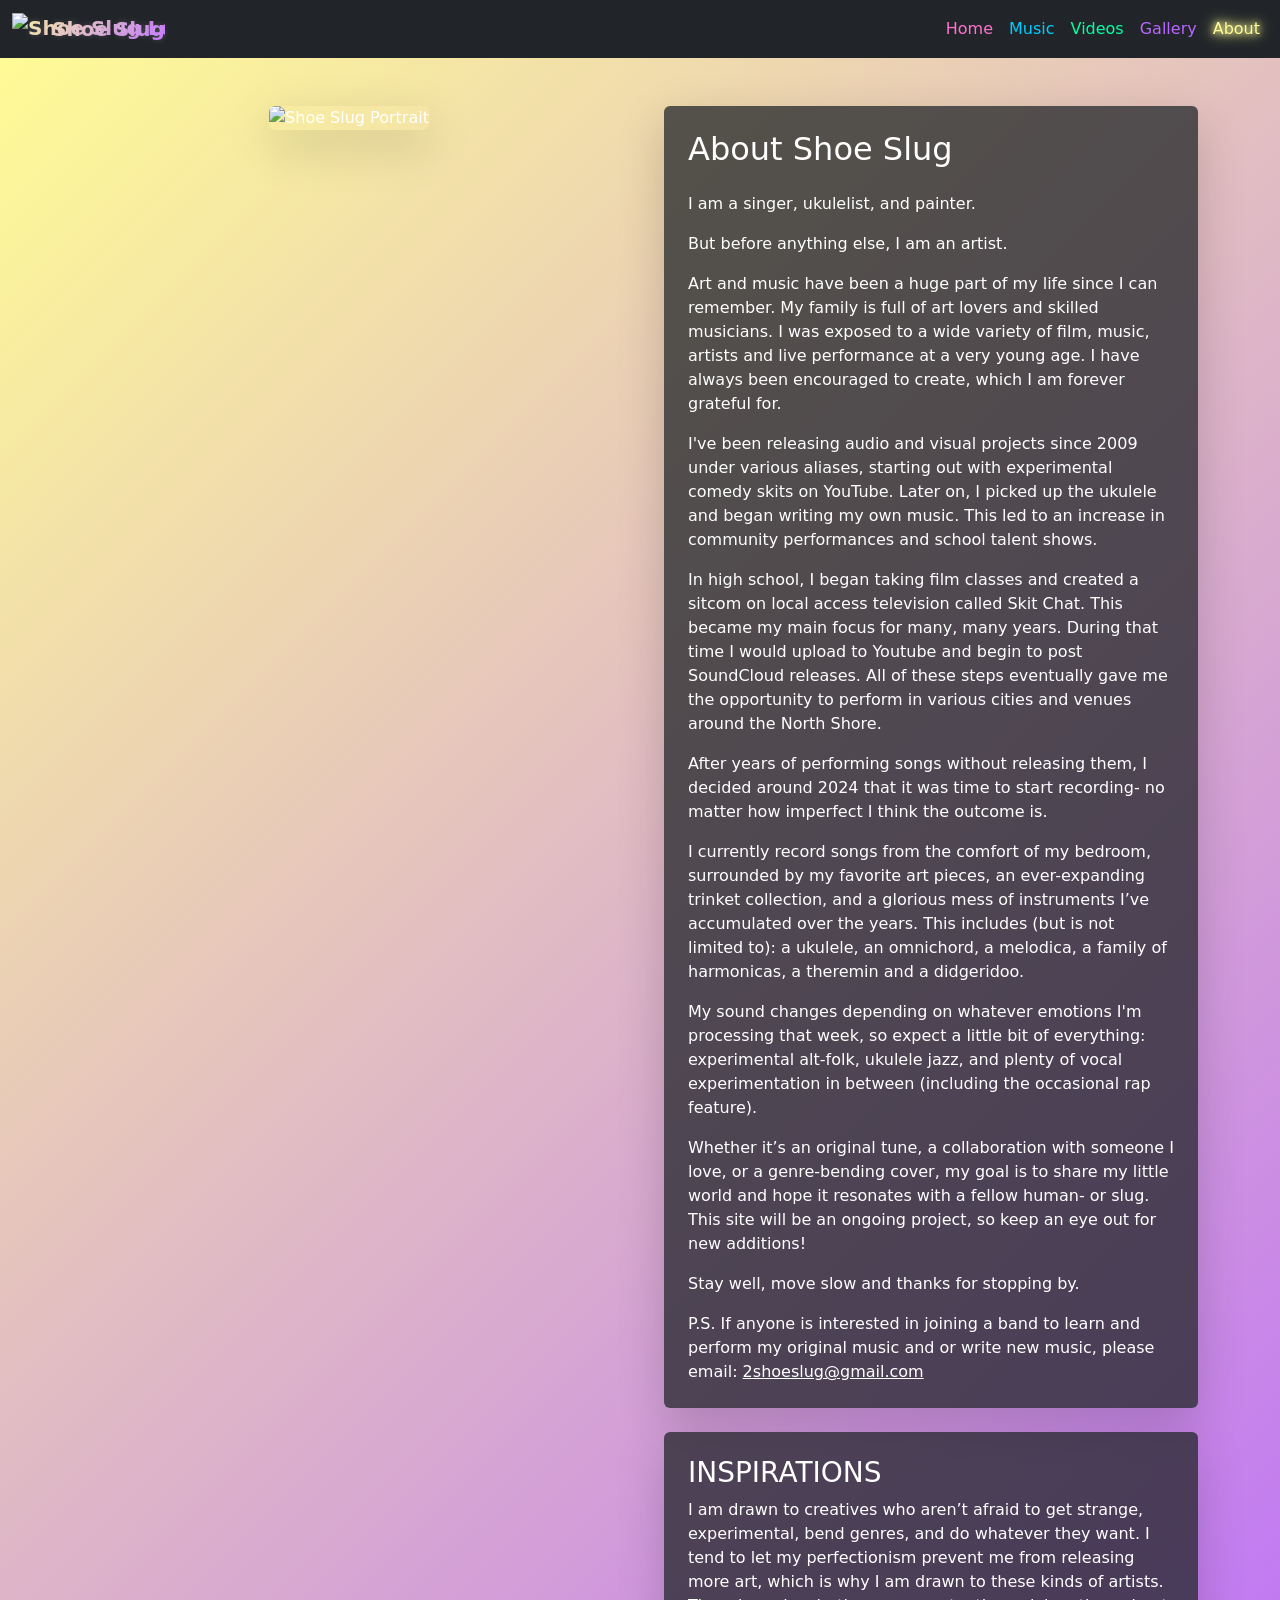
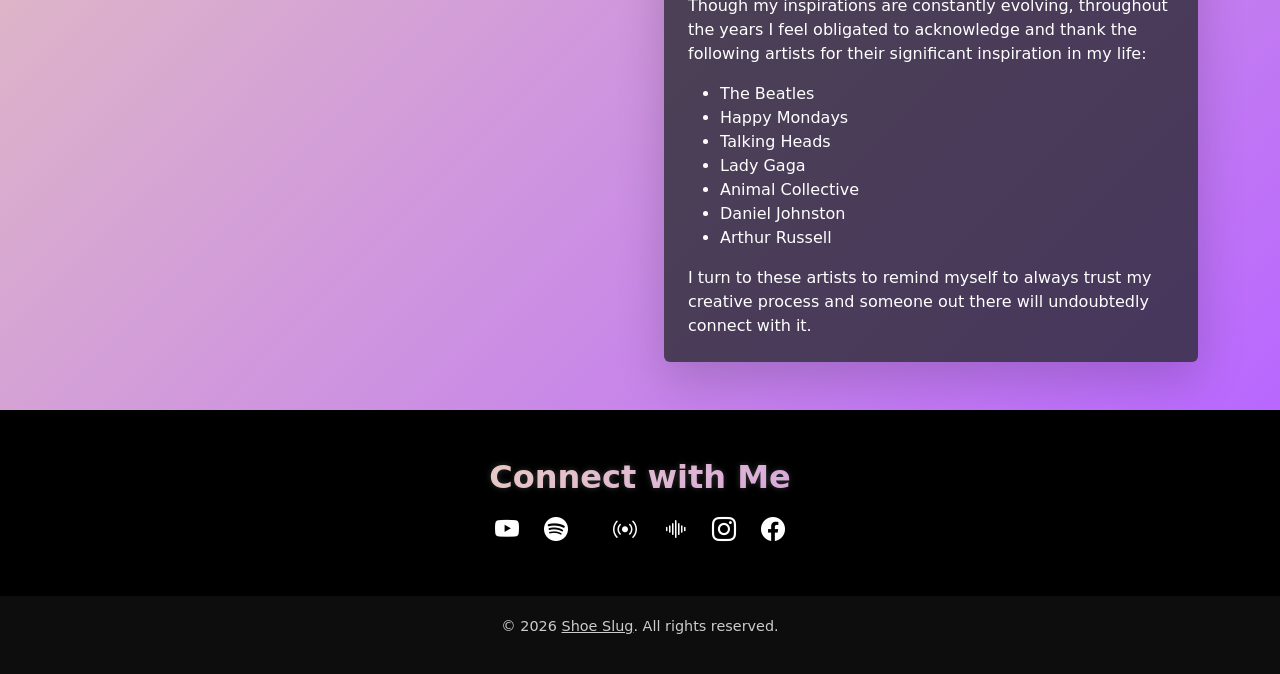
==== about/index.html @ 1956bf2b "Update index.html" ====
<!DOCTYPE html>
<html lang="en">
<head>
  <meta charset="UTF-8" />
  <meta name="viewport" content="width=device-width, initial-scale=1" />
  <title>About Shoe Slug – The Artist</title>
  <meta name="description" content="Learn about Shoe Slug – the vision, the noise, the vibes. From vaporwave beginnings to surreal evolution." />
  <meta name="keywords" content="Shoe Slug bio, SlugLuv, Carissa Angelo, artist bio, vaporwave origin, musician story" />
  <meta name="robots" content="index, follow" />
  <link rel="canonical" href="https://shoeslug.com/about/" />

  <meta property="og:title" content="About Shoe Slug – The Artist" />
  <meta property="og:description" content="A slug with a vision. Discover the soul behind the sounds and colors." />
  <meta property="og:image" content="https://shoeslug.com/og-image.jpg" />
  <meta property="og:url" content="https://shoeslug.com/about/" />
  <meta property="og:type" content="profile" />

  <meta name="twitter:card" content="summary_large_image" />
  <meta name="twitter:title" content="About Shoe Slug – The Artist" />
  <meta name="twitter:description" content="Who is Shoe Slug? A creative force born from chaos and beauty." />
  <meta name="twitter:image" content="https://shoeslug.com/og-image.jpg" />

  <link rel="icon" type="image/png" href="https://shoeslug.com/favicon-96x96.png" sizes="96x96" />
  <link rel="icon" type="image/svg+xml" href="https://shoeslug.com/favicon.svg" />
  <link rel="shortcut icon" href="https://shoeslug.com/favicon.ico" />
  <link rel="apple-touch-icon" sizes="180x180" href="https://shoeslug.com/apple-touch-icon.png" />
  <meta name="apple-mobile-web-app-title" content="Shoe Slug" />
  <link rel="manifest" href="https://shoeslug.com/site.webmanifest" />

  <link rel="preconnect" href="https://cdn.jsdelivr.net" crossorigin>
  <link rel="preconnect" href="https://shoeslug.com">
  <link rel="dns-prefetch" href="https://i.imgur.com">
  <link rel="dns-prefetch" href="https://open.spotify.com">
  <link rel="dns-prefetch" href="https://www.youtube.com">

  <!-- BOOTSTRAP STYLE & ICONS -->
  <link href="https://cdn.jsdelivr.net/npm/bootstrap@5.3.3/dist/css/bootstrap.min.css" rel="stylesheet">
  <link href="https://cdn.jsdelivr.net/npm/bootstrap-icons@1.13.1/font/bootstrap-icons.css" rel="stylesheet">

  <style>
    body {
      font-family: system-ui, -apple-system, BlinkMacSystemFont, "Segoe UI", Roboto, "Helvetica Neue", sans-serif;
      background-color: #0d0d0d;
      color: #fff;
      overflow-x: hidden;
    }

    /* Navbar logo */
    .navbar-brand {
      font-weight: bold;
      background: linear-gradient(-45deg, #ff71ce, #01cdfe, #05ffa1, #b967ff, #fffb96);
      background-size: 400% 400%;
      animation: gradientShift 120s ease infinite;
      -webkit-background-clip: text;
      -webkit-text-fill-color: transparent;
      color: #ff71ce;
      text-shadow: 0 0 6px rgba(255, 255, 255, 0.2);
    }
    /* Logo animation */
    .navbar-brand img {
      transition: transform 0.3s ease, filter 0.3s ease;
    }
    .navbar-brand img:hover {
      transform: rotate(-10deg) scale(1.1);
      filter: drop-shadow(0 0 4px #ff71ce);
    }

    /* Gradient animation */
    @keyframes gradientShift {
      0% { background-position: 0% 50%; }
      50% { background-position: 100% 50%; }
      100% { background-position: 0% 50%; }
    }

    /* Assign different colors to each nav item */
    .navbar-nav > li:nth-child(1) > .nav-link { color: #ff71ce !important; } /* Home */
    .navbar-nav > li:nth-child(2) > .nav-link { color: #01cdfe !important; } /* Music */
    .navbar-nav > li:nth-child(3) > .nav-link { color: #05ffa1 !important; } /* Videos */
    .navbar-nav > li:nth-child(4) > .nav-link { color: #b967ff !important; } /* Gallery */
    .navbar-nav > li:nth-child(5) > .nav-link { color: #fffb96 !important; } /* About */
    .navbar-nav > li:nth-child(6) > .nav-link { color: #ff9966 !important; } /* Contact (if used) */

    /* Optional: hover glow effect */
    .navbar-nav > li > .nav-link:hover {
      text-shadow: 0 0 6px currentColor, 0 0 12px currentColor;
      transition: all 0.3s ease;
    }

    /* Glowing effect for active nav item */
    .navbar-nav .nav-link.active {
      text-shadow: 0 0 6px currentColor, 0 0 12px currentColor, 0 0 18px currentColor;
      transition: all 0.3s ease;
    }

    /* Hero section text styling */
    .hero h1,
    .hero p {
      text-shadow: 2px 2px 6px rgba(0, 0, 0, 0.4);
    }

    /* Gradient text effect */
    .gradient-text {
      font-weight: bold;
      background: linear-gradient(-45deg, #ff71ce, #01cdfe, #05ffa1, #b967ff, #fffb96);
      background-size: 400% 400%;
      animation: gradientShift 120s ease infinite;
      -webkit-background-clip: text;
      -webkit-text-fill-color: transparent;
      color: #ff71ce; /* fallback */
      text-shadow: 0 0 6px rgba(255, 255, 255, 0.2);
    }

    /* Only style links inside the About Me text box */
    .about-bio a {
      color: #fff;
      text-decoration: underline;
    }
    .about-bio a:hover {
      color: #ff71ce;
      text-shadow: 0 0 6px #ff71ce;
    }

    /* Social icons style */
    .social-icons a {
      margin: 0 10px;
      font-size: 1.5rem;
      color: #fff;
      transition: transform 0.3s ease, text-shadow 0.3s ease;
    }
    .social-icons a:hover {
      transform: scale(1.2);
      color: #ff71ce;
      text-shadow:
        0 0 6px #ff71ce,
        0 0 12px #01cdfe,
        0 0 18px #05ffa1;
    }

    /* Sticky bottom wrapper (social + footer) matches gallery pattern */
    #bottomBar {
      background: #000; /* solid dark bar where gradient stops */
    }

    /* Footer styling */
    footer {
      background: #111;
      padding: 20px 0;
      text-align: center;
      font-size: 0.9rem;
      opacity: 0.8;
    }
    /* Only style links inside the Footer text box */
    footer a {
      color: #fff;
      text-decoration: underline;
    }
    footer a:hover {
      color: #ff71ce;
      text-shadow: 0 0 6px #ff71ce;
    }
  </style>
</head>
<body class="d-flex flex-column min-vh-100">

  <!-- NAVBAR -->
  <nav class="navbar navbar-expand-lg navbar-dark bg-dark sticky-top">
    <div class="container-fluid">
      <a class="navbar-brand d-flex align-items-center gap-2" href="https://shoeslug.com/">
        <img src="https://shoeslug.com/favicon-96x96.png" alt="Shoe Slug Logo" width="32" height="32" decoding="async" style="image-rendering: crisp-edges;" />
        <span>Shoe Slug</span>
      </a>
      <button class="navbar-toggler" type="button" data-bs-toggle="collapse" data-bs-target="#navbarNav">
        <span class="navbar-toggler-icon"></span>
      </button>
      <div class="collapse navbar-collapse" id="navbarNav">
        <ul class="navbar-nav ms-auto">
          <li class="nav-item"><a class="nav-link" href="https://shoeslug.com/">Home</a></li>
          <li class="nav-item"><a class="nav-link" href="https://shoeslug.com/music/">Music</a></li>
          <li class="nav-item"><a class="nav-link" href="https://shoeslug.com/videos/">Videos</a></li>
          <li class="nav-item"><a class="nav-link" href="https://shoeslug.com/gallery/">Gallery</a></li>
          <li class="nav-item"><a class="nav-link active" href="https://shoeslug.com/about/">About</a></li>
        </ul>
      </div>
    </div>
  </nav>

  <!-- GRADIENT AREA: About content only -->
  <main class="flex-fill d-flex flex-column"
        style="background: linear-gradient(-45deg, #ff71ce, #01cdfe, #05ffa1, #b967ff, #fffb96);
               background-size: 400% 400%;
               animation: gradientShift 120s ease infinite;">

    <!-- ABOUT ME SECTION (no gradient here; it inherits from main) -->
    <section class="py-5 w-100">
      <div class="container">
        <div class="row align-items-top g-5">
          <!-- Image -->
          <div class="col-md-6 text-center">
            <img src="https://i.imgur.com/SzM7rLR.jpeg" alt="Shoe Slug Portrait" class="img-fluid rounded shadow-lg mb-4" decoding="async" style="max-height: 400px; object-fit: cover;">
          </div>
          <!-- Text -->
          <div class="col-md-6">
            <div class="bg-dark bg-opacity-75 p-4 rounded shadow-lg text-white about-bio">
              <h2 class="mb-4">About Shoe Slug</h2>
              <p>I am a singer, ukulelist, and painter.</p>
              <p>But before anything else, I am an artist.</p>
              <p>Art and music have been a huge part of my life since I can remember. My family is full of art lovers and skilled musicians. I was exposed to a wide variety of film, music, artists and live performance at a very young age. I have always been encouraged to create, which I am forever grateful for.</p>
              <p>I've been releasing audio and visual projects since 2009 under various aliases, starting out with experimental comedy skits on YouTube. Later on, I picked up the ukulele and began writing my own music. This led to an increase in community performances and school talent shows. </p>
              <p>In high school, I began taking film classes and created a sitcom on local access television called Skit Chat. This became my main focus for many, many years. During that time I would upload to Youtube and begin to post SoundCloud releases. All of these steps eventually gave me the opportunity to perform in various cities and venues around the North Shore.</p>
              <p>After years of performing songs without releasing them, I decided around 2024 that it was time to start recording- no matter how imperfect I think the outcome is. </p>
              <p>I currently record songs from the comfort of my bedroom, surrounded by my favorite art pieces, an ever-expanding trinket collection, and a glorious mess of instruments I’ve accumulated over the years. This includes (but is not limited to): a ukulele, an omnichord, a melodica, a family of harmonicas, a theremin and a didgeridoo. </p>
              <p>My sound changes depending on whatever emotions I'm processing that week, so expect a little bit of everything: experimental alt-folk, ukulele jazz, and plenty of vocal experimentation in between (including the occasional rap feature).</p>
              <p>Whether it’s an original tune, a collaboration with someone I love, or a genre-bending cover, my goal is to share my little world and hope it resonates with a fellow human- or slug. This site will be an ongoing project, so keep an eye out for new additions!</p>
              <p>Stay well, move slow and thanks for stopping by. </p>
              <p class="mb-0">P.S. If anyone is interested in joining a band to learn and perform my original music and or write new music, please email: <a href="mailto:2shoeslug@gmail.com">2shoeslug@gmail.com</a></p>
            </div>
            <div class="mb-4"></div>
            <div class="bg-dark bg-opacity-75 p-4 rounded shadow-lg text-white about-bio">
              <h3>INSPIRATIONS</h3>
              <p>I am drawn to creatives who aren’t afraid to get strange, experimental, bend genres, and do whatever they want. I tend to let my perfectionism prevent me from releasing more art, which is why I am drawn to these kinds of artists. Though my inspirations are constantly evolving, throughout the years I feel obligated to acknowledge and thank the following artists for their significant inspiration in my life:</p>
              <ul>
                <li>The Beatles</li>
                <li>Happy Mondays</li>
                <li>Talking Heads</li>
                <li>Lady Gaga</li>
                <li>Animal Collective</li>
                <li>Daniel Johnston</li>
                <li>Arthur Russell</li>
              </ul>
              <p class="mb-0">I turn to these artists to remind myself to always trust my creative process and someone out there will undoubtedly connect with it.</p>
            </div>
          </div>
        </div>
      </div>
    </section>

  </main>

  <!-- STICKY BOTTOM BAR: Social + Footer on solid dark background -->
  <div id="bottomBar" class="mt-auto">
    <!-- SOCIAL LINKS -->
    <section class="text-center py-5">
      <h2 class="gradient-text">Connect with Me</h2>
      <div class="social-icons mt-3">
        <a href="https://www.youtube.com/@shoeslug" target="_blank" title="@shoeslug | YouTube"><i class="bi bi-youtube"></i></a>
        <a href="https://open.spotify.com/artist/24RpTxky0ibb9ixlyRcLCm" target="_blank" title="Shoe Slug | Spotify"><i class="bi bi-spotify"></i></a>
        <a href="https://music.apple.com/us/artist/shoe-slug/1820615534" target="_blank" title="Shoe Slug | Apple Music"><i class="bi bi-apple-music"></i></a>
        <a href="https://www.pandora.com/artist/shoe-slug/ARmmrdthwf9zp69" target="_blank" title="Shoe Slug | Pandora"><i class="bi bi-broadcast"></i></a>
        <a href="https://soundcloud.com/shoeslug" target="_blank" title="Shoe Slug | SoundCloud"><i class="bi bi-soundwave"></i></a>
        <a href="https://www.instagram.com/shoe.slug" target="_blank" title="shoe.slug | Instagram"><i class="bi bi-instagram"></i></a>
        <a href="https://www.facebook.com/RisAngelo333" target="_blank" title="RisAngelo333 | Facebook"><i class="bi bi-facebook"></i></a>
      </div>
    </section>

    <!-- FOOTER -->
    <footer>
      <p>&copy; 2026 <a href="mailto:2shoeslug@gmail.com">Shoe Slug</a>. All rights reserved.</p>
    </footer>
  </div>

  <!-- BOOTSTRAP -->
  <script defer src="https://cdn.jsdelivr.net/npm/bootstrap@5.3.3/dist/js/bootstrap.bundle.min.js"></script>
</body>
</html>
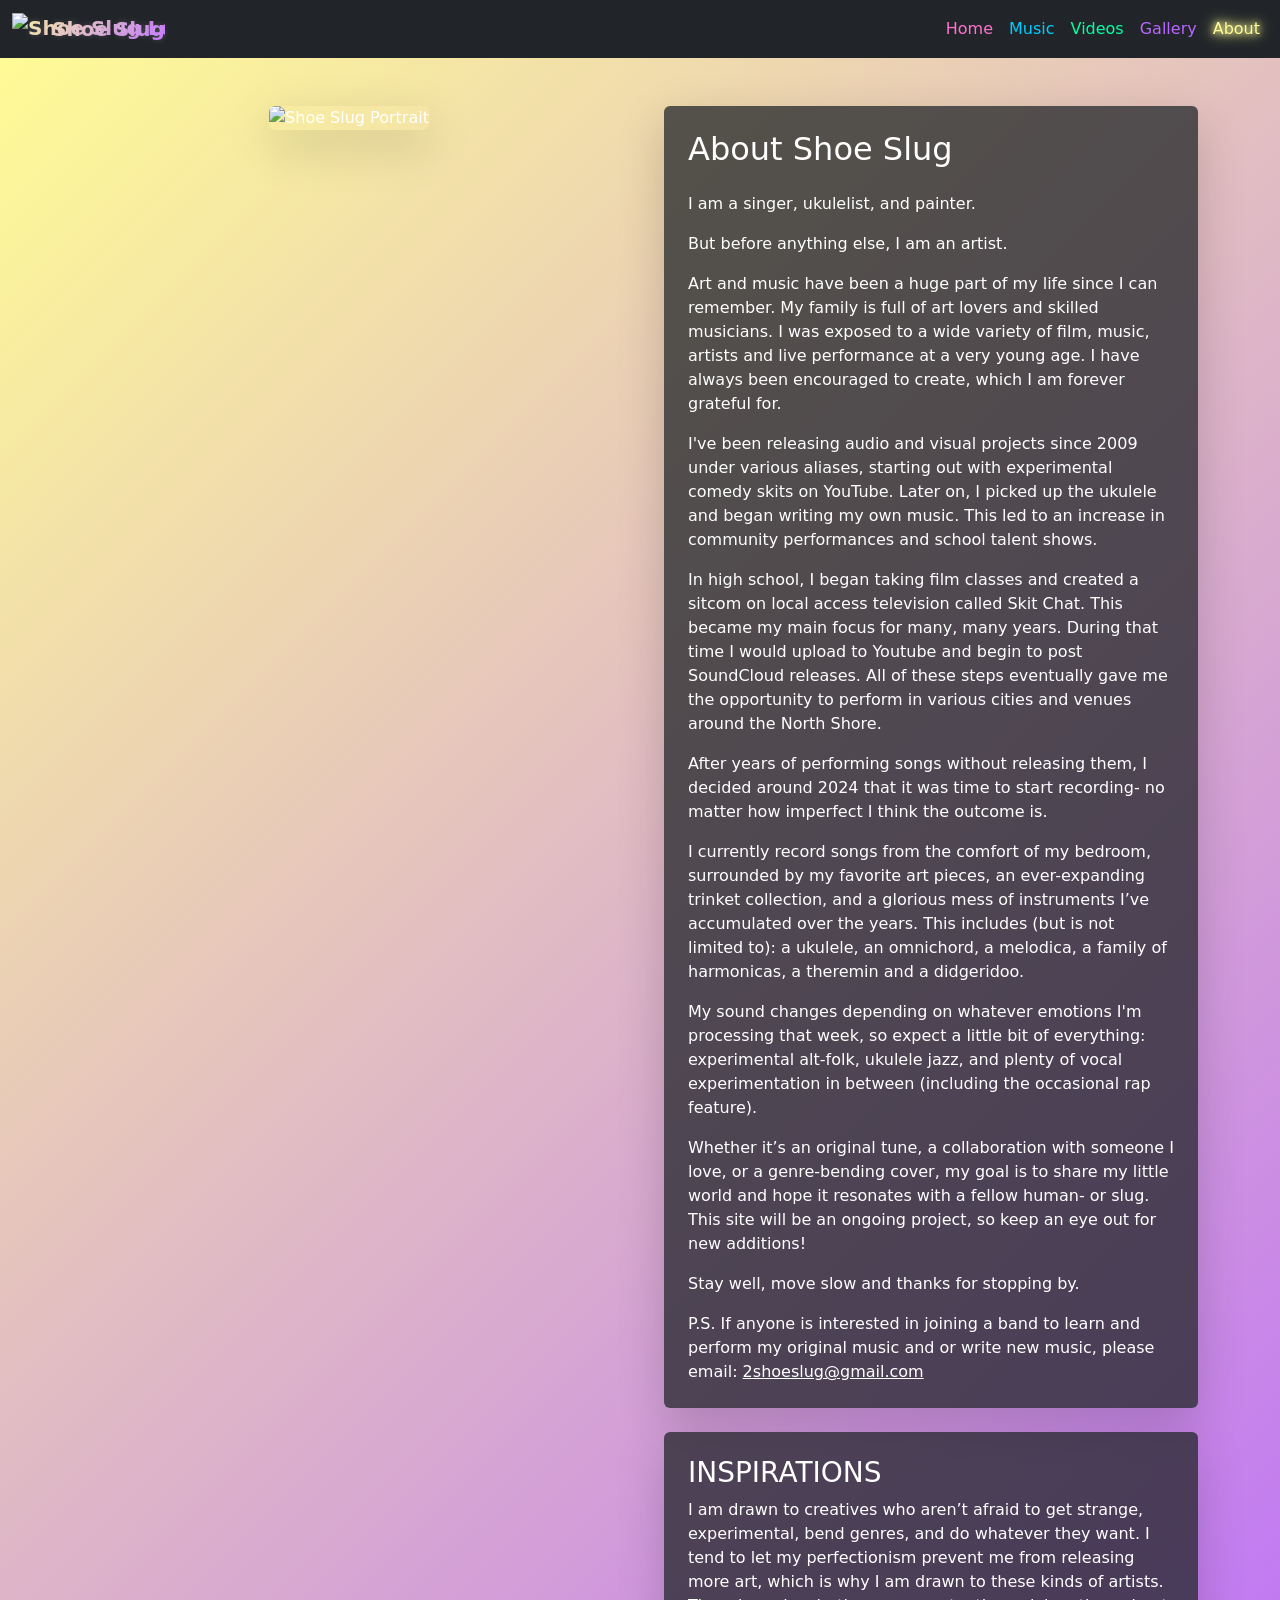
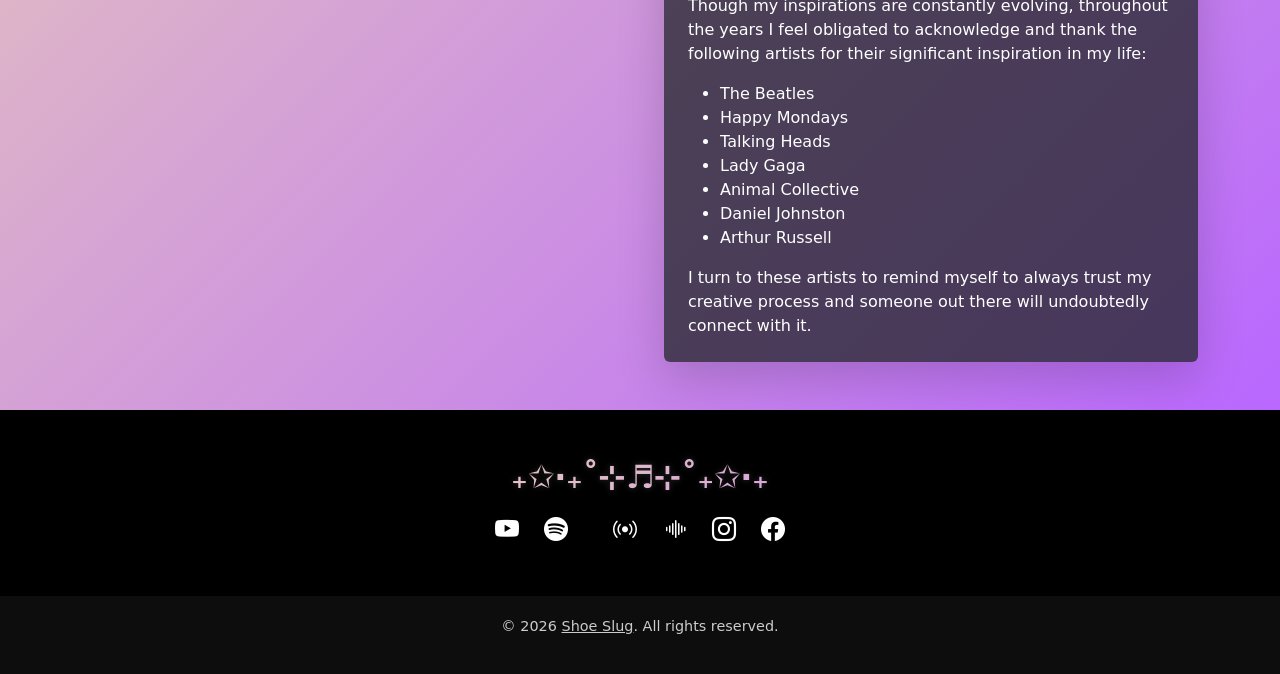
==== commit 29650b74: "Update index.html" ====
--- a/about/index.html
+++ b/about/index.html
@@ -240,7 +240,7 @@
   <div id="bottomBar" class="mt-auto">
     <!-- SOCIAL LINKS -->
     <section class="text-center py-5">
-      <h2 class="gradient-text">Connect with Me</h2>
+      <h2 class="gradient-text">₊✩‧₊˚⊹♬⊹˚₊✩‧₊</h2>
       <div class="social-icons mt-3">
         <a href="https://www.youtube.com/@shoeslug" target="_blank" title="@shoeslug | YouTube"><i class="bi bi-youtube"></i></a>
         <a href="https://open.spotify.com/artist/24RpTxky0ibb9ixlyRcLCm" target="_blank" title="Shoe Slug | Spotify"><i class="bi bi-spotify"></i></a>
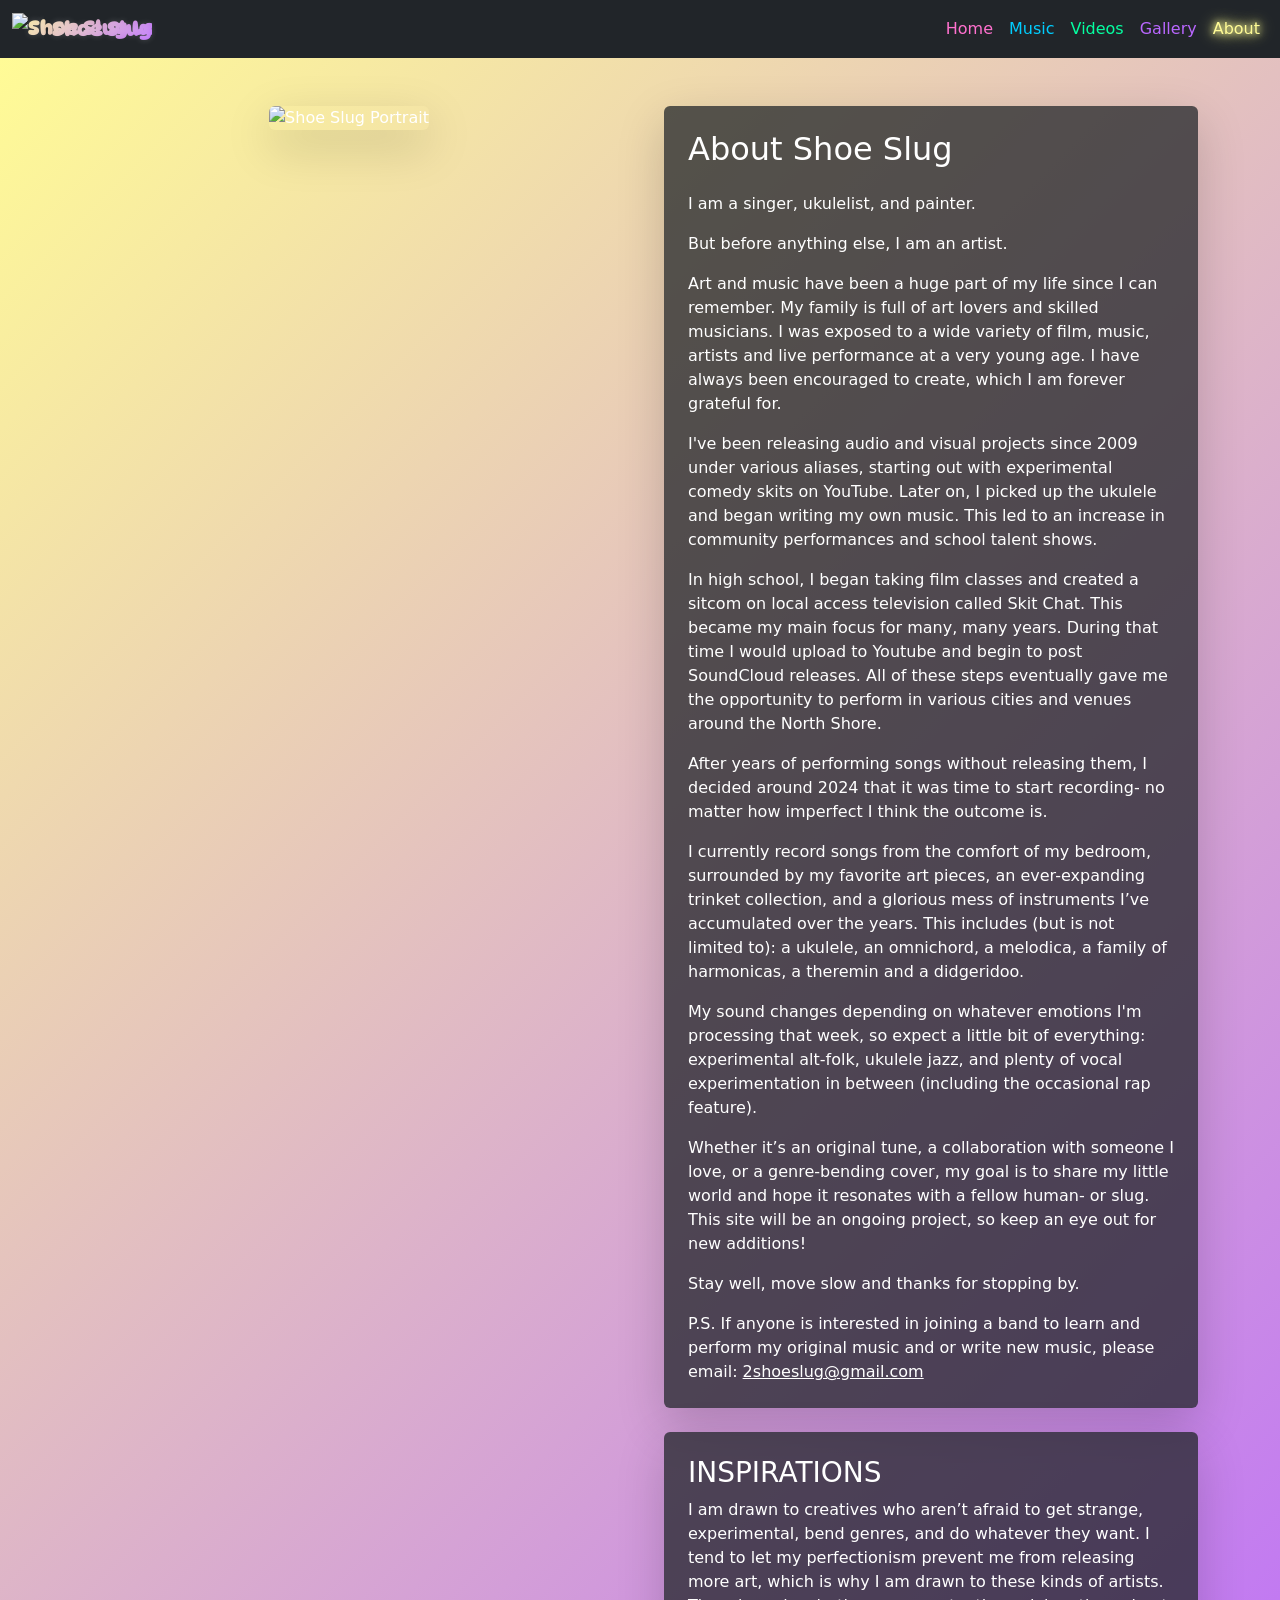
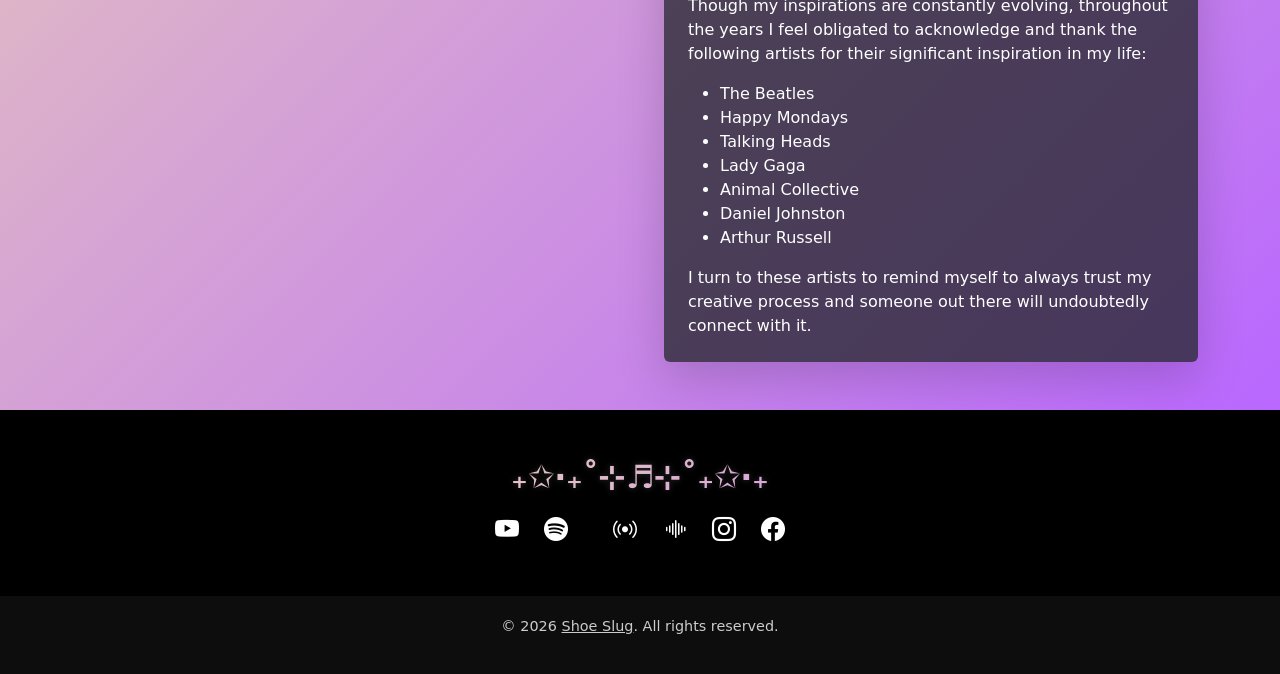
==== commit 60c85304: "font for pages" ====
--- a/about/index.html
+++ b/about/index.html
@@ -37,6 +37,11 @@
   <link href="https://cdn.jsdelivr.net/npm/bootstrap@5.3.3/dist/css/bootstrap.min.css" rel="stylesheet">
   <link href="https://cdn.jsdelivr.net/npm/bootstrap-icons@1.13.1/font/bootstrap-icons.css" rel="stylesheet">
 
+  <!-- Alt font -->
+  <link rel="preconnect" href="https://fonts.googleapis.com">
+  <link rel="preconnect" href="https://fonts.gstatic.com" crossorigin>
+  <link href="https://fonts.googleapis.com/css2?family=DynaPuff:wght@400..700&display=swap" rel="stylesheet">
+
   <style>
     body {
       font-family: system-ui, -apple-system, BlinkMacSystemFont, "Segoe UI", Roboto, "Helvetica Neue", sans-serif;
@@ -47,6 +52,7 @@
 
     /* Navbar logo */
     .navbar-brand {
+      font-family: "DynaPuff", system-ui;
       font-weight: bold;
       background: linear-gradient(-45deg, #ff71ce, #01cdfe, #05ffa1, #b967ff, #fffb96);
       background-size: 400% 400%;
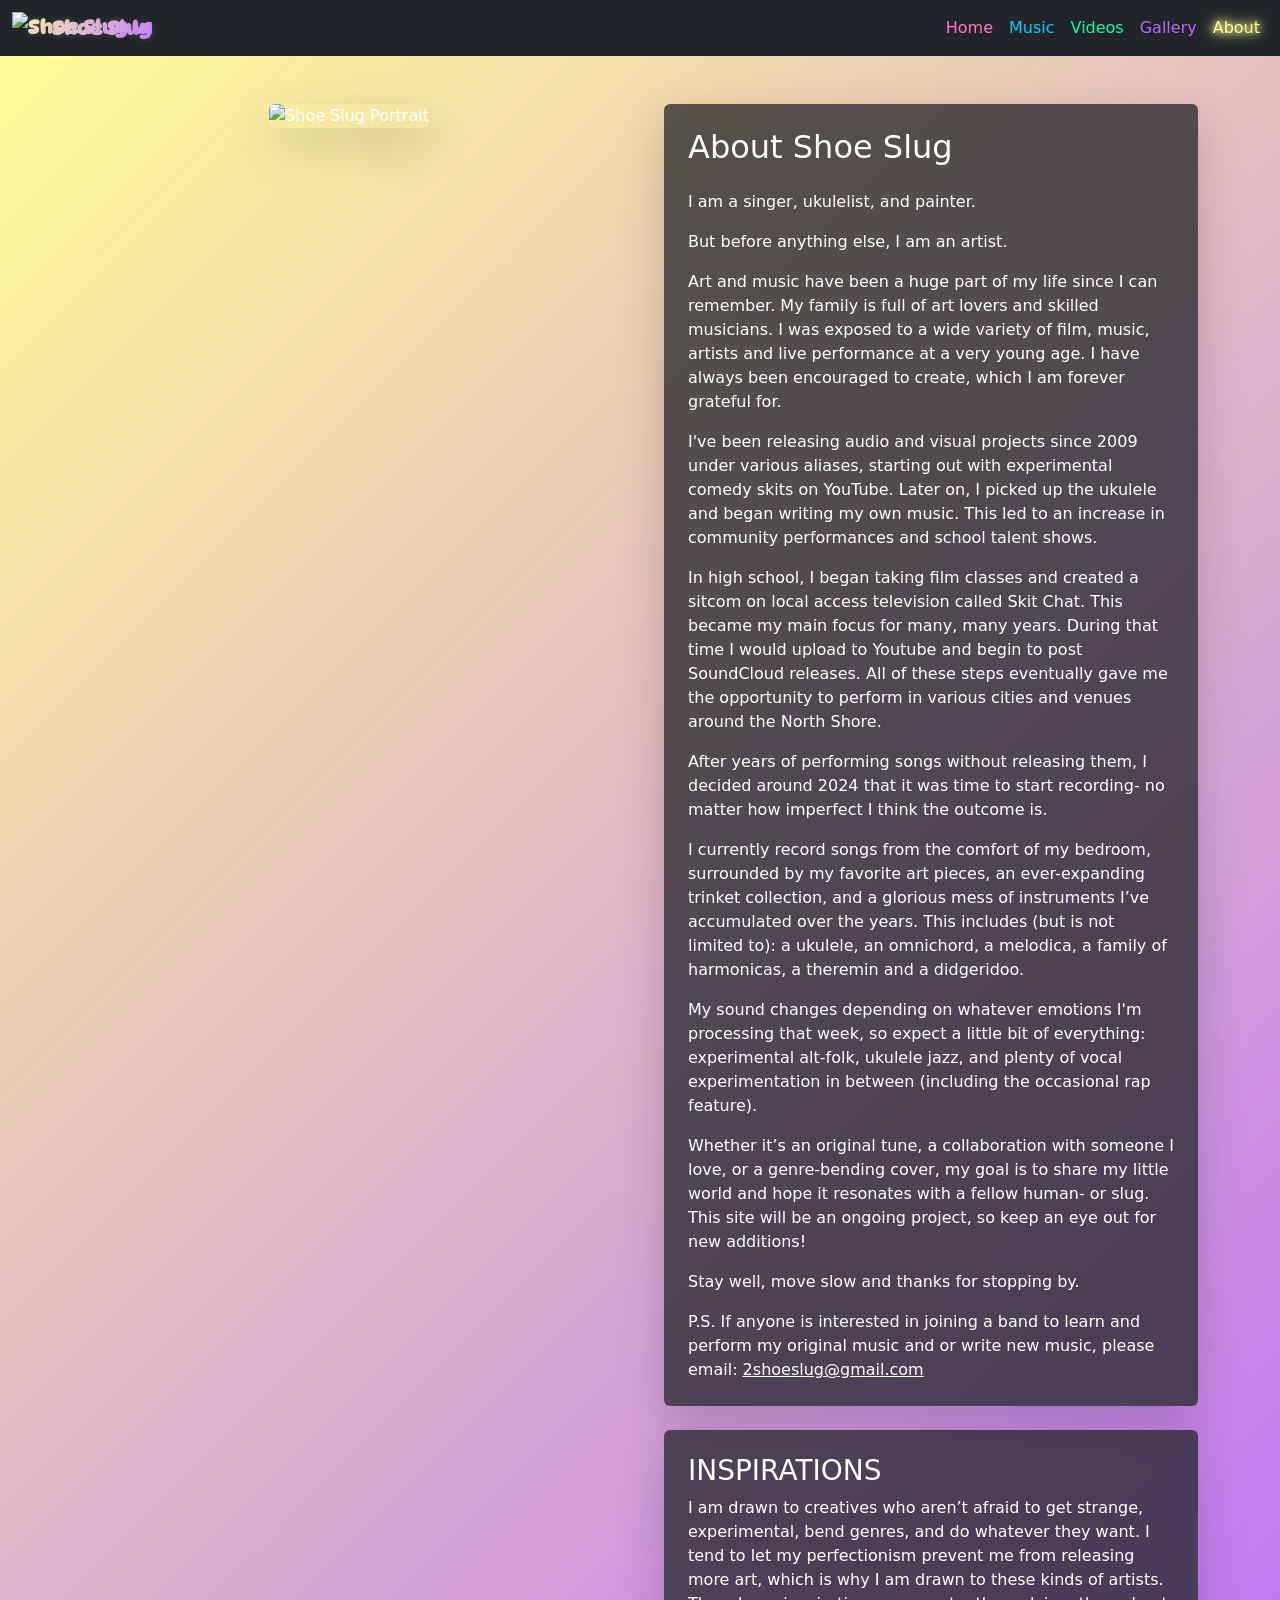
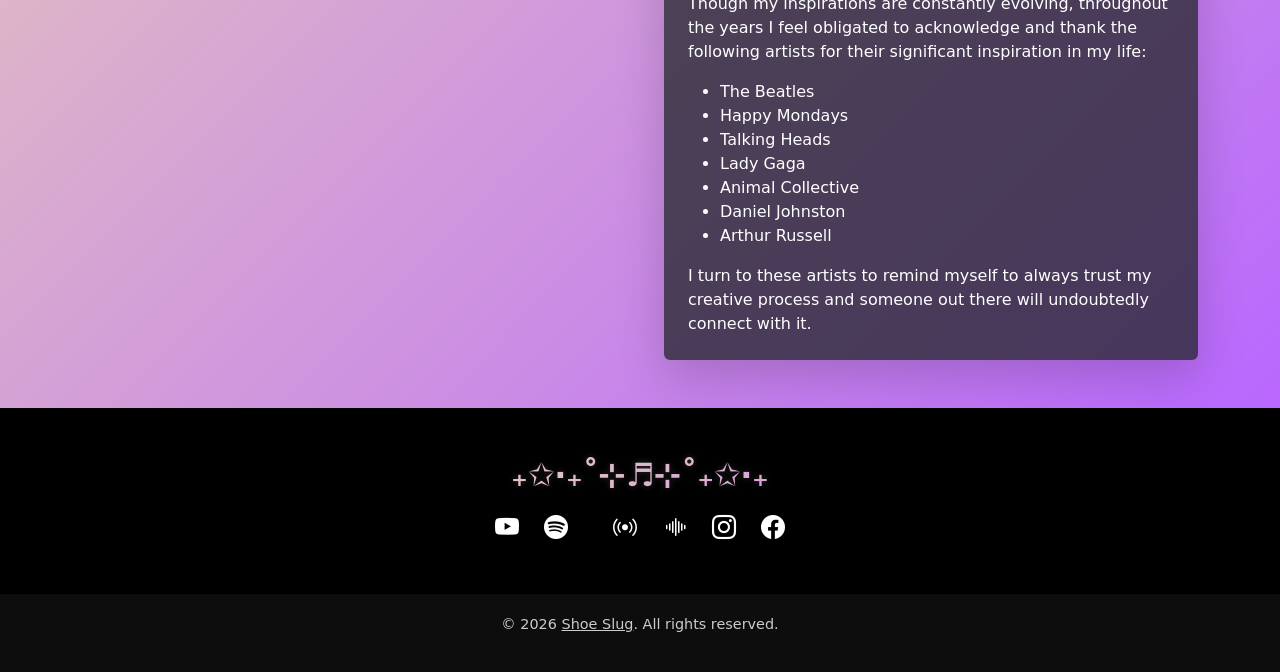
==== commit f3b0630c: "moved assets" ====
--- a/about/index.html
+++ b/about/index.html
@@ -41,132 +41,9 @@
   <link rel="preconnect" href="https://fonts.googleapis.com">
   <link rel="preconnect" href="https://fonts.gstatic.com" crossorigin>
   <link href="https://fonts.googleapis.com/css2?family=DynaPuff:wght@400..700&display=swap" rel="stylesheet">
-
-  <style>
-    body {
-      font-family: system-ui, -apple-system, BlinkMacSystemFont, "Segoe UI", Roboto, "Helvetica Neue", sans-serif;
-      background-color: #0d0d0d;
-      color: #fff;
-      overflow-x: hidden;
-    }
-
-    /* Navbar logo */
-    .navbar-brand {
-      font-family: "DynaPuff", system-ui;
-      font-weight: bold;
-      background: linear-gradient(-45deg, #ff71ce, #01cdfe, #05ffa1, #b967ff, #fffb96);
-      background-size: 400% 400%;
-      animation: gradientShift 120s ease infinite;
-      -webkit-background-clip: text;
-      -webkit-text-fill-color: transparent;
-      color: #ff71ce;
-      text-shadow: 0 0 6px rgba(255, 255, 255, 0.2);
-    }
-    /* Logo animation */
-    .navbar-brand img {
-      transition: transform 0.3s ease, filter 0.3s ease;
-    }
-    .navbar-brand img:hover {
-      transform: rotate(-10deg) scale(1.1);
-      filter: drop-shadow(0 0 4px #ff71ce);
-    }
-
-    /* Gradient animation */
-    @keyframes gradientShift {
-      0% { background-position: 0% 50%; }
-      50% { background-position: 100% 50%; }
-      100% { background-position: 0% 50%; }
-    }
-
-    /* Assign different colors to each nav item */
-    .navbar-nav > li:nth-child(1) > .nav-link { color: #ff71ce !important; } /* Home */
-    .navbar-nav > li:nth-child(2) > .nav-link { color: #01cdfe !important; } /* Music */
-    .navbar-nav > li:nth-child(3) > .nav-link { color: #05ffa1 !important; } /* Videos */
-    .navbar-nav > li:nth-child(4) > .nav-link { color: #b967ff !important; } /* Gallery */
-    .navbar-nav > li:nth-child(5) > .nav-link { color: #fffb96 !important; } /* About */
-    .navbar-nav > li:nth-child(6) > .nav-link { color: #ff9966 !important; } /* Contact (if used) */
-
-    /* Optional: hover glow effect */
-    .navbar-nav > li > .nav-link:hover {
-      text-shadow: 0 0 6px currentColor, 0 0 12px currentColor;
-      transition: all 0.3s ease;
-    }
-
-    /* Glowing effect for active nav item */
-    .navbar-nav .nav-link.active {
-      text-shadow: 0 0 6px currentColor, 0 0 12px currentColor, 0 0 18px currentColor;
-      transition: all 0.3s ease;
-    }
-
-    /* Hero section text styling */
-    .hero h1,
-    .hero p {
-      text-shadow: 2px 2px 6px rgba(0, 0, 0, 0.4);
-    }
-
-    /* Gradient text effect */
-    .gradient-text {
-      font-weight: bold;
-      background: linear-gradient(-45deg, #ff71ce, #01cdfe, #05ffa1, #b967ff, #fffb96);
-      background-size: 400% 400%;
-      animation: gradientShift 120s ease infinite;
-      -webkit-background-clip: text;
-      -webkit-text-fill-color: transparent;
-      color: #ff71ce; /* fallback */
-      text-shadow: 0 0 6px rgba(255, 255, 255, 0.2);
-    }
-
-    /* Only style links inside the About Me text box */
-    .about-bio a {
-      color: #fff;
-      text-decoration: underline;
-    }
-    .about-bio a:hover {
-      color: #ff71ce;
-      text-shadow: 0 0 6px #ff71ce;
-    }
-
-    /* Social icons style */
-    .social-icons a {
-      margin: 0 10px;
-      font-size: 1.5rem;
-      color: #fff;
-      transition: transform 0.3s ease, text-shadow 0.3s ease;
-    }
-    .social-icons a:hover {
-      transform: scale(1.2);
-      color: #ff71ce;
-      text-shadow:
-        0 0 6px #ff71ce,
-        0 0 12px #01cdfe,
-        0 0 18px #05ffa1;
-    }
-
-    /* Sticky bottom wrapper (social + footer) matches gallery pattern */
-    #bottomBar {
-      background: #000; /* solid dark bar where gradient stops */
-    }
-
-    /* Footer styling */
-    footer {
-      background: #111;
-      padding: 20px 0;
-      text-align: center;
-      font-size: 0.9rem;
-      opacity: 0.8;
-    }
-    /* Only style links inside the Footer text box */
-    footer a {
-      color: #fff;
-      text-decoration: underline;
-    }
-    footer a:hover {
-      color: #ff71ce;
-      text-shadow: 0 0 6px #ff71ce;
-    }
-  </style>
+  <link rel="stylesheet" href="../assets/site.css">
 </head>
-<body class="d-flex flex-column min-vh-100">
+<body class="d-flex flex-column min-vh-100" data-page="about">
 
   <!-- NAVBAR -->
   <nav class="navbar navbar-expand-lg navbar-dark bg-dark sticky-top">
@@ -266,5 +143,6 @@
 
   <!-- BOOTSTRAP -->
   <script defer src="https://cdn.jsdelivr.net/npm/bootstrap@5.3.3/dist/js/bootstrap.bundle.min.js"></script>
+  <script defer src="../assets/site.js"></script>
 </body>
 </html>
--- a/assets/site.css
+++ b/assets/site.css
@@ -0,0 +1,516 @@
+/* Shared site styles extracted from inline <style> blocks.
+   Page-specific rules are scoped with body[data-page="..."] to avoid conflicts. */
+
+/* ===== Base ===== */
+body {
+  font-family: system-ui, -apple-system, BlinkMacSystemFont, "Segoe UI", Roboto, "Helvetica Neue", sans-serif;
+  background-color: #0d0d0d;
+  color: #fff;
+  overflow-x: hidden;
+}
+
+/* ===== Navbar brand + nav colors ===== */
+.navbar-brand {
+  font-family: "DynaPuff", system-ui;
+  font-weight: bold;
+  padding-top: 0.25rem;
+  padding-bottom: 0.25rem;
+  background: linear-gradient(-45deg, #ff71ce, #01cdfe, #05ffa1, #b967ff, #fffb96);
+  background-size: 400% 400%;
+  animation: gradientShift 120s ease infinite;
+  -webkit-background-clip: text;
+  -webkit-text-fill-color: transparent;
+  color: #ff71ce;
+  text-shadow: 0 0 6px rgba(255, 255, 255, 0.2);
+}
+
+.navbar-brand img {
+  transition: transform 0.3s ease, filter 0.3s ease;
+}
+
+.navbar-brand img:hover {
+  transform: rotate(-10deg) scale(1.1);
+  filter: drop-shadow(0 0 4px #ff71ce);
+}
+
+.navbar-nav > li:nth-child(1) > .nav-link { color: #ff71ce !important; } /* Home */
+.navbar-nav > li:nth-child(2) > .nav-link { color: #01cdfe !important; } /* Music */
+.navbar-nav > li:nth-child(3) > .nav-link { color: #05ffa1 !important; } /* Videos */
+.navbar-nav > li:nth-child(4) > .nav-link { color: #b967ff !important; } /* Gallery */
+.navbar-nav > li:nth-child(5) > .nav-link { color: #fffb96 !important; } /* About */
+.navbar-nav > li:nth-child(6) > .nav-link { color: #ff9966 !important; } /* Contact (if used) */
+
+.navbar-nav > li > .nav-link:hover {
+  text-shadow: 0 0 6px currentColor, 0 0 12px currentColor;
+  transition: all 0.3s ease;
+}
+
+.navbar-nav .nav-link.active {
+  text-shadow: 0 0 6px currentColor, 0 0 12px currentColor, 0 0 18px currentColor;
+  transition: all 0.3s ease;
+}
+
+@keyframes gradientShift {
+  0% { background-position: 0% 50%; }
+  50% { background-position: 100% 50%; }
+  100% { background-position: 0% 50%; }
+}
+
+/* ===== Shared gradient text + social icons ===== */
+.gradient-text {
+  font-weight: bold;
+  background: linear-gradient(-45deg, #ff71ce, #01cdfe, #05ffa1, #b967ff, #fffb96);
+  background-size: 400% 400%;
+  animation: gradientShift 120s ease infinite;
+  -webkit-background-clip: text;
+  -webkit-text-fill-color: transparent;
+  color: #ff71ce;
+  text-shadow: 0 0 6px rgba(255, 255, 255, 0.2);
+}
+
+.social-icons a {
+  margin: 0 10px;
+  font-size: 1.5rem;
+  color: #fff;
+  transition: transform 0.3s ease, text-shadow 0.3s ease;
+}
+
+.social-icons a:hover {
+  transform: scale(1.2);
+  color: #ff71ce;
+  text-shadow: 0 0 6px #ff71ce, 0 0 12px #01cdfe, 0 0 18px #05ffa1;
+}
+
+/* ===== Footer ===== */
+footer {
+  background: #111;
+  padding: 20px 0;
+  text-align: center;
+  font-size: 0.9rem;
+  opacity: 0.8;
+}
+
+footer a {
+  color: #fff;
+  text-decoration: underline;
+}
+
+footer a:hover {
+  color: #ff71ce;
+  text-shadow: 0 0 6px #ff71ce;
+}
+
+/* ===== About page ===== */
+body[data-page="about"] .about-bio a {
+  color: #fff;
+  text-decoration: underline;
+}
+
+body[data-page="about"] .about-bio a:hover {
+  color: #ff71ce;
+  text-shadow: 0 0 6px #ff71ce;
+}
+
+body[data-page="about"] #bottomBar {
+  background: #000;
+}
+
+/* ===== Home page ===== */
+body[data-page="home"] .hero {
+  position: relative;
+  padding: 120px 0;
+  text-align: center;
+  background-image: url("https://shoeslug.com/site_bannah.jpg");
+  background-size: cover;
+  background-position: center;
+  background-repeat: no-repeat;
+  overflow: hidden;
+}
+
+body[data-page="home"] .hero::before {
+  content: "";
+  position: absolute;
+  inset: 0;
+  background:
+    radial-gradient(circle at 30% 30%, rgba(255, 113, 206, 0.15), transparent 60%),
+    radial-gradient(circle at 70% 60%, rgba(1, 205, 254, 0.15), transparent 60%);
+  animation: shimmerLoop 10s ease-in-out infinite;
+  z-index: 0;
+  pointer-events: none;
+}
+
+body[data-page="home"] .hero::after {
+  content: "";
+  position: absolute;
+  inset: 0;
+  background: rgba(0, 0, 0, 0.1);
+  z-index: 0;
+}
+
+@keyframes shimmerLoop {
+  0%, 100% { transform: scale(1); opacity: 0.8; }
+  50% { transform: scale(1.2); opacity: 0.5; }
+}
+
+@keyframes rainbowFlicker {
+  0%, 100% {
+    opacity: 1;
+    color: hsl(var(--hue), 100%, 70%);
+    filter:
+      drop-shadow(0 0 2px hsl(var(--hue), 100%, 70%))
+      drop-shadow(0 0 4px hsl(calc(var(--hue) + 60), 100%, 70%));
+  }
+  50% {
+    opacity: 0.5;
+    color: hsl(calc(var(--hue) + 180), 100%, 70%);
+    filter: drop-shadow(0 0 1px hsl(calc(var(--hue) + 180), 100%, 70%));
+  }
+}
+
+body[data-page="home"] #hero-title span {
+  display: inline-block;
+  opacity: 0;
+  transform: translateY(30px);
+  animation: slideIn 0.6s ease-out forwards var(--i-delay), rainbowFlicker 3s infinite ease-in-out;
+  --i-delay: calc(var(--i) * 0.1s);
+  animation-delay: var(--i-delay), calc(var(--i) * 0.2s + 3.2s);
+  --hue: calc(var(--i) * 40);
+  font-family: "DynaPuff", system-ui;
+  font-optical-sizing: auto;
+  font-style: normal;
+  font-variation-settings: "width" 100;
+}
+
+@keyframes slideIn {
+  to {
+    opacity: 1;
+    transform: translateY(0);
+    text-shadow: 0 0 4px #000, 0 0 10px #000;
+  }
+}
+
+body[data-page="home"] .hero h1 {
+  font-size: 4rem;
+  font-weight: 700;
+  color: #fff;
+  z-index: 2;
+  position: relative;
+  animation: neonPulse 2s infinite alternate;
+  text-shadow: 0 0 10px #ff71ce, 0 0 20px #01cdfe, 0 0 40px #b967ff;
+}
+
+body[data-page="home"] .hero h3 {
+  margin-top: 1rem;
+  font-size: 1.5rem;
+  opacity: 0;
+  animation: fadeUp 2s ease forwards 1.5s;
+  position: relative;
+  z-index: 2;
+  display: flex;
+  justify-content: center;
+  gap: 0.5rem;
+  flex-wrap: wrap;
+}
+
+body[data-page="home"] #particles-js {
+  position: absolute;
+  width: 100%;
+  height: 100%;
+  top: 0;
+  left: 0;
+  z-index: 1;
+}
+
+body[data-page="home"] .hero-color-1 { color: #ff71ce; text-shadow: 0 0 6px #ff71ce, 0 0 12px #ff71ce; animation: flicker1 2s infinite; animation-delay: 1s; animation-fill-mode: both; }
+body[data-page="home"] .hero-color-2 { color: #01cdfe; text-shadow: 0 0 6px #01cdfe, 0 0 12px #01cdfe; animation: flicker2 2s infinite; animation-delay: 1.5s; animation-fill-mode: both; }
+body[data-page="home"] .hero-color-3 { color: #05ffa1; text-shadow: 0 0 6px #05ffa1, 0 0 12px #05ffa1; animation: flicker3 2s infinite; animation-delay: 2s; animation-fill-mode: both; }
+
+@keyframes flicker1 { 0%, 100% { color: #ff71ce; text-shadow: 0 0 6px #ff71ce, 0 0 12px #ff71ce; } 50% { color: #ff71ce; text-shadow: 0 0 2px #000; } }
+@keyframes flicker2 { 0%, 100% { color: #01cdfe; text-shadow: 0 0 6px #01cdfe, 0 0 12px #01cdfe; } 50% { color: #01cdfe; text-shadow: 0 0 2px #000; } }
+@keyframes flicker3 { 0%, 100% { color: #05ffa1; text-shadow: 0 0 6px #05ffa1, 0 0 12px #05ffa1; } 50% { color: #05ffa1; text-shadow: 0 0 2px #000; } }
+@keyframes neonPulse { 0% { text-shadow: 0 0 6px #ff71ce; } 100% { text-shadow: 0 0 18px #ff71ce, 0 0 30px #01cdfe; } }
+@keyframes fadeUp { from { opacity: 0; transform: translateY(20px); } to { opacity: 1; transform: translateY(0); } }
+
+body[data-page="home"] #idle-game {
+  position: fixed;
+  bottom: 20px;
+  right: 20px;
+  background: rgba(17, 17, 17, 0.95);
+  color: #05ffa1;
+  border: 2px solid #05ffa1;
+  padding: 12px 16px;
+  border-radius: 12px;
+  z-index: 9999;
+  display: none;
+  font-family: monospace;
+  animation: pulseIdle 2s infinite;
+  box-shadow: 0 0 10px #05ffa1;
+}
+
+body[data-page="home"] #idle-game button {
+  background: #05ffa1;
+  color: #000;
+  border: none;
+  margin-top: 10px;
+  padding: 6px 10px;
+  font-weight: bold;
+  border-radius: 6px;
+  cursor: pointer;
+}
+
+@keyframes pulseIdle {
+  0% { box-shadow: 0 0 5px #05ffa1; }
+  50% { box-shadow: 0 0 15px #05ffa1; }
+  100% { box-shadow: 0 0 5px #05ffa1; }
+}
+
+body[data-page="home"] .card-img-top { transition: filter 0.3s ease, transform 0.3s ease; }
+body[data-page="home"] .card:hover .card-img-top { transform: scale(1.05); }
+
+/* ===== Music page ===== */
+body[data-page="music"] .spotify-embed { margin: 2rem auto; }
+
+body[data-page="music"] .btn-subscribe {
+  color: #fff;
+  background: rgba(255, 113, 206, 0.15);
+  border: 2px solid #ff71ce;
+  border-radius: 30px;
+  padding: 0.6rem 2rem;
+  font-weight: bold;
+  text-shadow: 0 0 6px #fff;
+  transition: all 0.3s ease;
+}
+
+body[data-page="music"] .btn-subscribe:hover {
+  background: #ff71ce;
+  color: #000;
+  box-shadow: 0 0 20px #ff71ce, 0 0 40px #ff71ce;
+  text-shadow: none;
+}
+
+/* ===== Videos page ===== */
+body[data-page="videos"] .video-embed {
+  margin: 2rem auto;
+  max-width: 800px;
+  aspect-ratio: 16 / 9;
+}
+
+body[data-page="videos"] .video-embed iframe {
+  width: 100%;
+  height: 100%;
+  border-radius: 12px;
+  border: none;
+}
+
+body[data-page="videos"] .video-wrapper {
+  position: relative;
+  max-width: 800px;
+  aspect-ratio: 16 / 9;
+  margin: 2rem auto;
+  overflow: hidden;
+  border-radius: 12px;
+  box-shadow: 0 0 20px rgba(255, 113, 206, 0.4);
+}
+
+body[data-page="videos"] .video-wrapper iframe {
+  width: 100%;
+  height: 100%;
+  display: block;
+  border: none;
+  z-index: 1;
+  position: relative;
+}
+
+body[data-page="videos"] .vhs-filter {
+  content: "";
+  position: absolute;
+  top: 0;
+  left: 0;
+  width: 100%;
+  height: 100%;
+  z-index: 2;
+  pointer-events: none;
+  background: repeating-linear-gradient(to bottom, rgba(255, 255, 255, 0.02), rgba(255, 255, 255, 0.02) 1px, transparent 1px, transparent 3px);
+  mix-blend-mode: overlay;
+  animation: vhsFlicker 0.2s infinite alternate;
+}
+
+@keyframes vhsFlicker { 0% { opacity: 0.9; } 100% { opacity: 0.95; } }
+
+body[data-page="videos"] .vhs-overlay {
+  pointer-events: none;
+  position: absolute;
+  top: 0;
+  left: 0;
+  width: 100%;
+  height: 100%;
+  background: url("https://shoeslug.com/assets/vhs-static.gif");
+  opacity: 0.05;
+  z-index: 3;
+  mix-blend-mode: screen;
+}
+
+body[data-page="videos"] .video-wrapper::after {
+  content: "";
+  position: absolute;
+  top: 0;
+  left: 0;
+  width: 100%;
+  height: 100%;
+  z-index: 4;
+  pointer-events: none;
+  border-radius: 12px;
+  box-shadow: inset 0 0 80px rgba(255, 255, 255, 0.05), inset 0 0 20px rgba(255, 113, 206, 0.1);
+}
+
+body[data-page="videos"] .btn-subscribe {
+  color: #fff;
+  background: rgba(255, 113, 206, 0.15);
+  border: 2px solid #ff71ce;
+  border-radius: 30px;
+  padding: 0.6rem 2rem;
+  font-weight: bold;
+  text-shadow: 0 0 6px #fff;
+  transition: all 0.3s ease;
+}
+
+body[data-page="videos"] .btn-subscribe:hover {
+  background: #ff71ce;
+  color: #000;
+  box-shadow: 0 0 20px #ff71ce, 0 0 40px #ff71ce;
+  text-shadow: none;
+}
+
+/* ===== Gallery page ===== */
+body[data-page="gallery"] {
+  background: linear-gradient(-45deg, #ff71ce, #01cdfe, #05ffa1, #b967ff, #fffb96);
+  background-size: 400% 400%;
+  animation: gradientShift 40s ease infinite;
+  color: #fff;
+}
+
+body[data-page="gallery"] .gallery-box {
+  background: rgba(0, 0, 0, 0.4);
+  box-shadow: 0 0 40px rgba(255, 113, 206, 0.4), 0 0 80px rgba(1, 205, 254, 0.2);
+  backdrop-filter: blur(8px);
+  border: 2px solid rgba(255, 255, 255, 0.15);
+}
+
+body[data-page="gallery"] .swiper-button-next,
+body[data-page="gallery"] .swiper-button-prev {
+  color: #ff71ce;
+  text-shadow: 0 0 6px #ff71ce, 0 0 12px #01cdfe;
+}
+
+@keyframes pulseGlow {
+  0% { box-shadow: 0 0 8px #ff71ce, 0 0 12px #01cdfe, 0 0 16px #05ffa1; }
+  50% { box-shadow: 0 0 12px #ff71ce, 0 0 18px #01cdfe, 0 0 24px #05ffa1; }
+  100% { box-shadow: 0 0 8px #ff71ce, 0 0 12px #01cdfe, 0 0 16px #05ffa1; }
+}
+
+body[data-page="gallery"] .active-thumb img {
+  box-shadow: 0 0 12px #ff71ce, 0 0 18px #01cdfe, 0 0 24px #05ffa1;
+  border: 2px solid #fff;
+  border-radius: 8px;
+  animation: pulseGlow 2s infinite ease-in-out;
+}
+
+body[data-page="gallery"] html,
+body[data-page="gallery"] body {
+  height: 100%;
+  margin: 0;
+  display: flex;
+  flex-direction: column;
+}
+
+body[data-page="gallery"] main { flex: 1; }
+body[data-page="gallery"] #bottomBar { margin-top: auto; background: #000; }
+
+body[data-page="gallery"] #catGrid {
+  display: flex;
+  flex-wrap: wrap;
+  justify-content: center;
+  gap: 2rem;
+}
+
+body[data-page="gallery"] .cat-card {
+  flex: 1 1 260px;
+  max-width: 340px;
+  background: rgba(0, 0, 0, 0.55);
+  border: 2px solid rgba(255, 255, 255, 0.15);
+  border-radius: 1.25rem;
+  overflow: hidden;
+  box-shadow: 0 0 30px rgba(1, 205, 254, 0.15);
+  transition: transform 0.25s ease, box-shadow 0.25s ease;
+  cursor: pointer;
+  display: flex;
+  flex-direction: column;
+}
+
+body[data-page="gallery"] .cat-card:hover {
+  transform: translateY(-6px);
+  box-shadow: 0 0 20px #ff71ce, 0 0 30px rgba(1, 205, 254, 0.4);
+}
+
+body[data-page="gallery"] .cat-cover {
+  width: 100%;
+  aspect-ratio: 1 / 1;
+  object-fit: cover;
+  display: block;
+}
+
+body[data-page="gallery"] .cat-body {
+  padding: 1rem;
+  flex-grow: 1;
+  display: flex;
+  flex-direction: column;
+  justify-content: space-between;
+  gap: 0.5rem;
+}
+
+body[data-page="gallery"] .cat-title {
+  margin: 0;
+  font-weight: 700;
+  font-size: 1.25rem;
+  background: linear-gradient(-45deg, #ff71ce, #01cdfe, #05ffa1, #b967ff, #fffb96);
+  background-size: 400% 400%;
+  animation: gradientShift 60s ease infinite;
+  -webkit-background-clip: text;
+  -webkit-text-fill-color: transparent;
+  color: #ff71ce;
+}
+
+body[data-page="gallery"] .cat-desc {
+  font-size: 0.95rem;
+  opacity: 0.85;
+  line-height: 1.25rem;
+}
+
+body[data-page="gallery"] .cat-count {
+  align-self: flex-end;
+  font-size: 0.9rem;
+  opacity: 0.9;
+  padding: 0.2rem 0.6rem;
+  border: 1px solid rgba(255, 255, 255, 0.25);
+  border-radius: 0.5rem;
+}
+
+body[data-page="gallery"] .back-btn {
+  display: inline-flex;
+  align-items: center;
+  gap: 0.5rem;
+  border: 1px solid rgba(255, 255, 255, 0.25);
+  background: rgba(0, 0, 0, 0.45);
+  padding: 0.5rem 0.9rem;
+  border-radius: 0.75rem;
+  color: #fff;
+  text-decoration: none;
+  transition: transform 0.2s ease, box-shadow 0.2s ease;
+}
+
+body[data-page="gallery"] .back-btn:hover {
+  transform: translateY(-2px);
+  box-shadow: 0 0 12px #ff71ce, 0 0 18px rgba(1, 205, 254, 0.4);
+  color: #fff;
+}
+
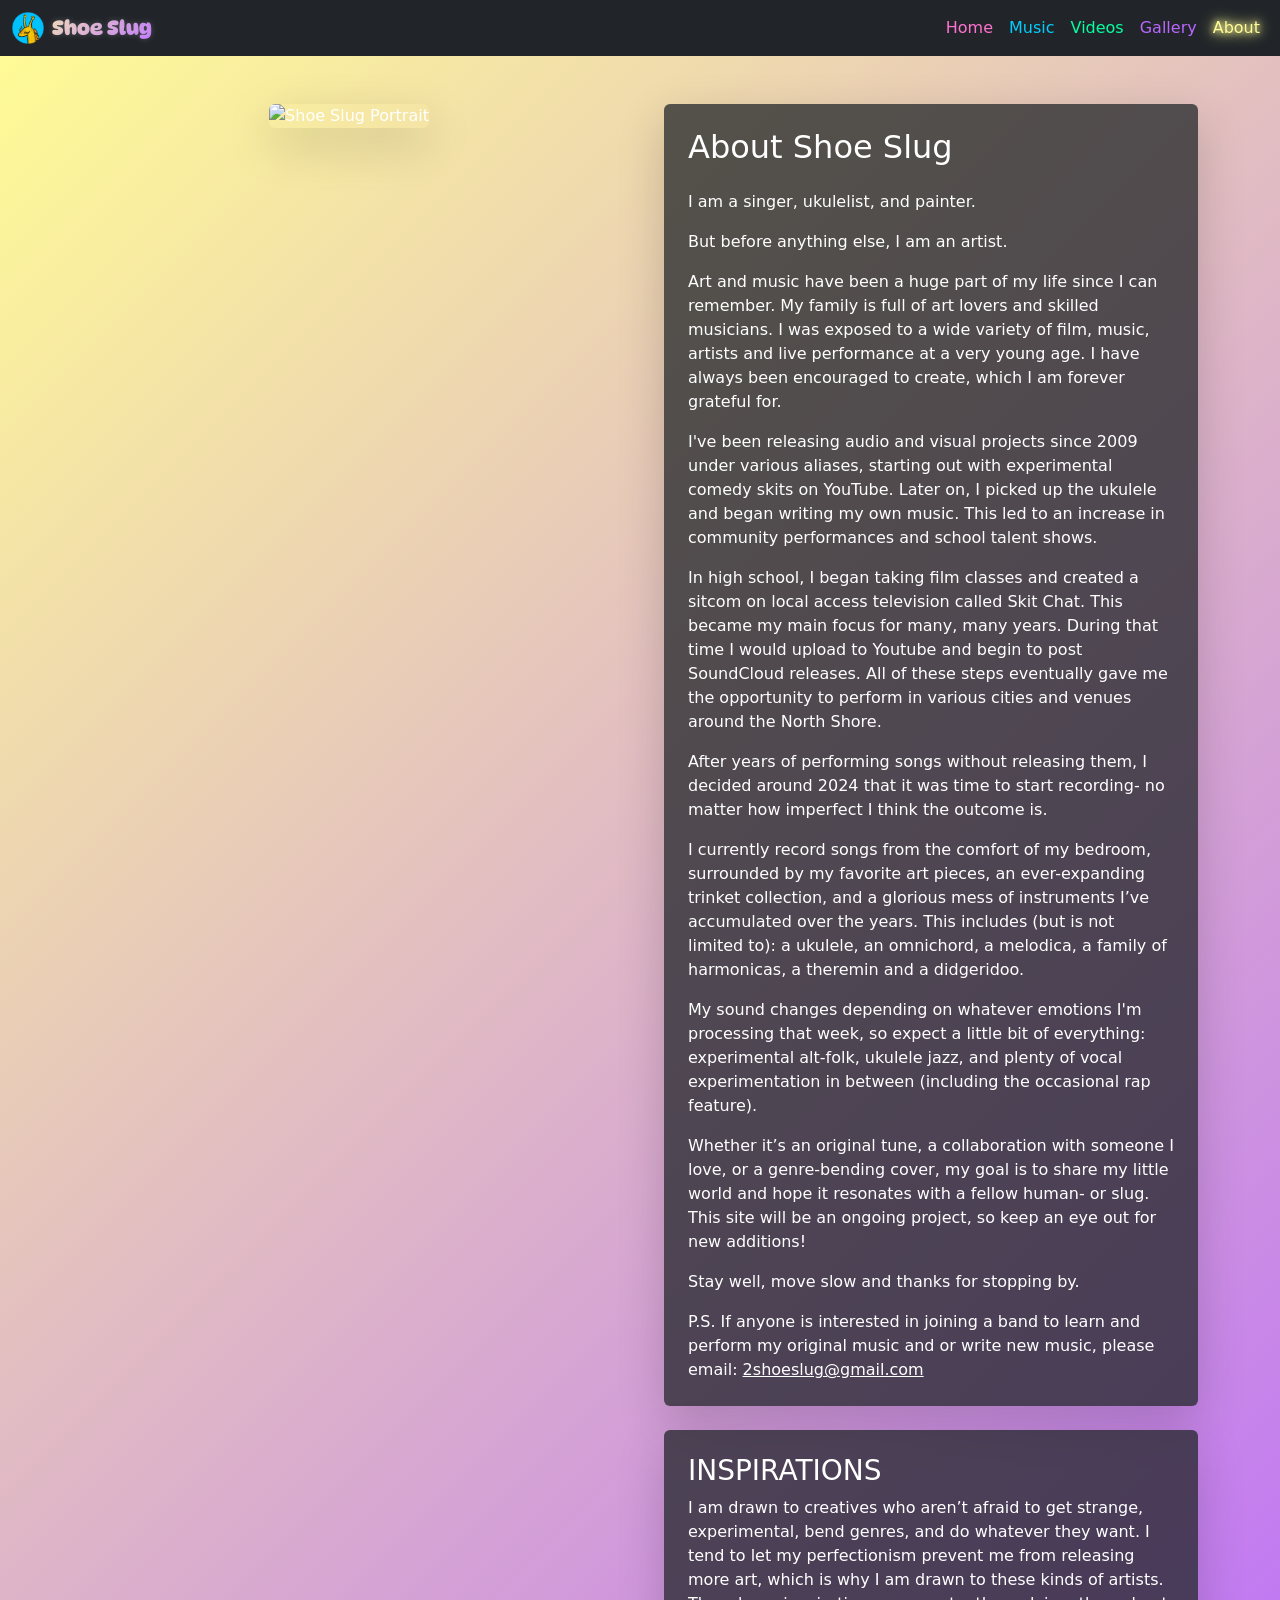
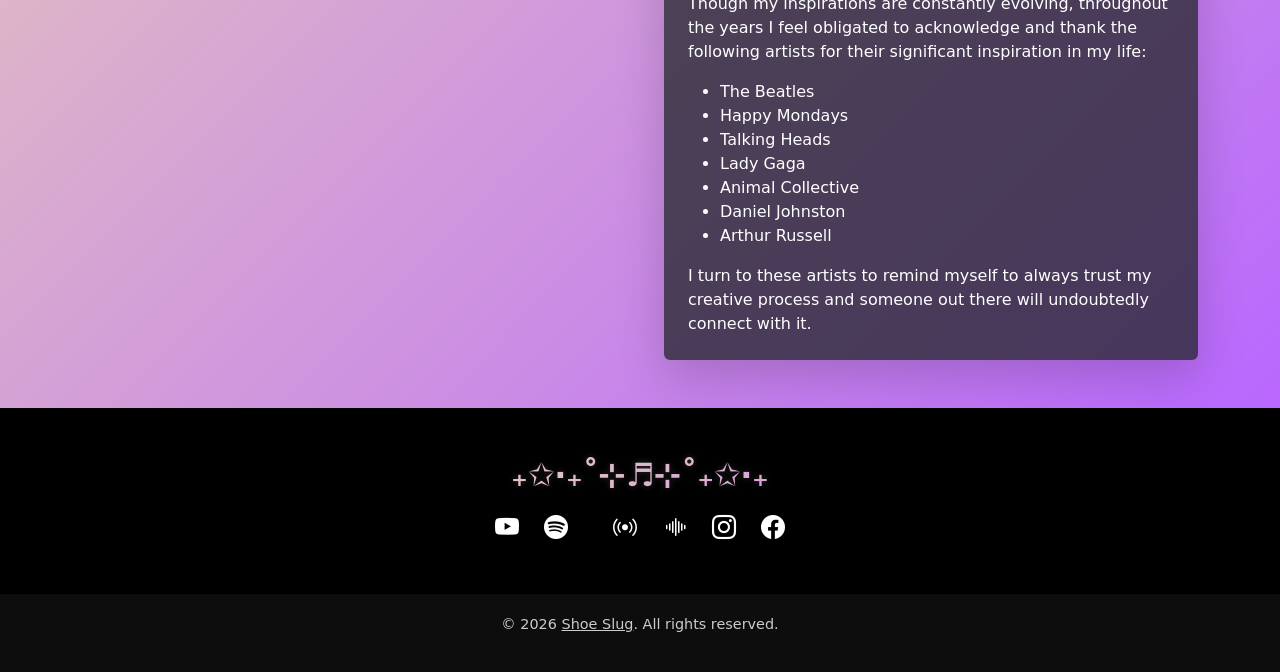
==== commit 35416e3a: "relative links" ====
--- a/about/index.html
+++ b/about/index.html
@@ -48,8 +48,8 @@
   <!-- NAVBAR -->
   <nav class="navbar navbar-expand-lg navbar-dark bg-dark sticky-top">
     <div class="container-fluid">
-      <a class="navbar-brand d-flex align-items-center gap-2" href="https://shoeslug.com/">
-        <img src="https://shoeslug.com/favicon-96x96.png" alt="Shoe Slug Logo" width="32" height="32" decoding="async" style="image-rendering: crisp-edges;" />
+      <a class="navbar-brand d-flex align-items-center gap-2" href="/">
+        <img src="/favicon-96x96.png" alt="Shoe Slug Logo" width="32" height="32" decoding="async" style="image-rendering: crisp-edges;" />
         <span>Shoe Slug</span>
       </a>
       <button class="navbar-toggler" type="button" data-bs-toggle="collapse" data-bs-target="#navbarNav">
@@ -57,11 +57,11 @@
       </button>
       <div class="collapse navbar-collapse" id="navbarNav">
         <ul class="navbar-nav ms-auto">
-          <li class="nav-item"><a class="nav-link" href="https://shoeslug.com/">Home</a></li>
-          <li class="nav-item"><a class="nav-link" href="https://shoeslug.com/music/">Music</a></li>
-          <li class="nav-item"><a class="nav-link" href="https://shoeslug.com/videos/">Videos</a></li>
-          <li class="nav-item"><a class="nav-link" href="https://shoeslug.com/gallery/">Gallery</a></li>
-          <li class="nav-item"><a class="nav-link active" href="https://shoeslug.com/about/">About</a></li>
+          <li class="nav-item"><a class="nav-link" href="/">Home</a></li>
+          <li class="nav-item"><a class="nav-link" href="/music/">Music</a></li>
+          <li class="nav-item"><a class="nav-link" href="/videos/">Videos</a></li>
+          <li class="nav-item"><a class="nav-link" href="/gallery/">Gallery</a></li>
+          <li class="nav-item"><a class="nav-link active" href="/about/">About</a></li>
         </ul>
       </div>
     </div>
--- a/assets/site.css
+++ b/assets/site.css
@@ -415,9 +415,12 @@
   animation: pulseGlow 2s infinite ease-in-out;
 }
 
-body[data-page="gallery"] html,
-body[data-page="gallery"] body {
-  height: 100%;
+html,
+body[data-page="gallery"] {
+  height: 100%;
+}
+
+body[data-page="gallery"] {
   margin: 0;
   display: flex;
   flex-direction: column;
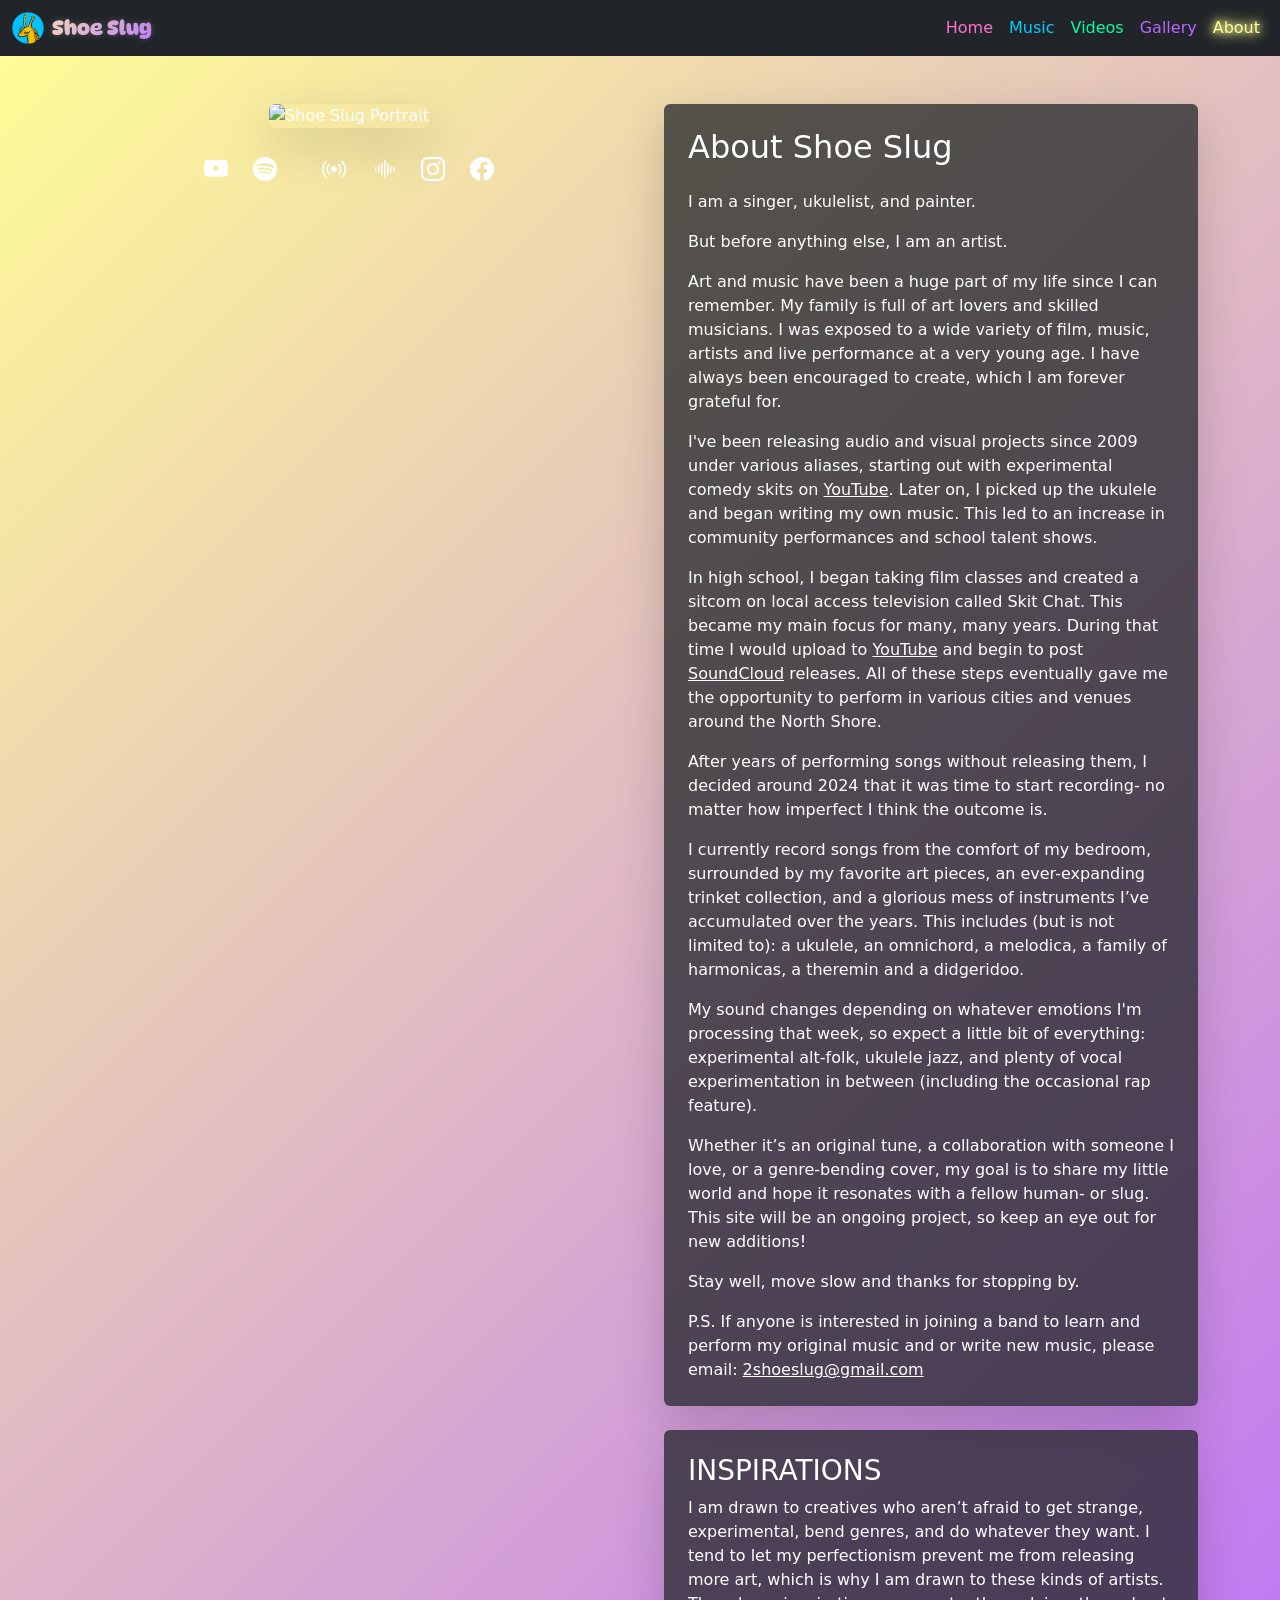
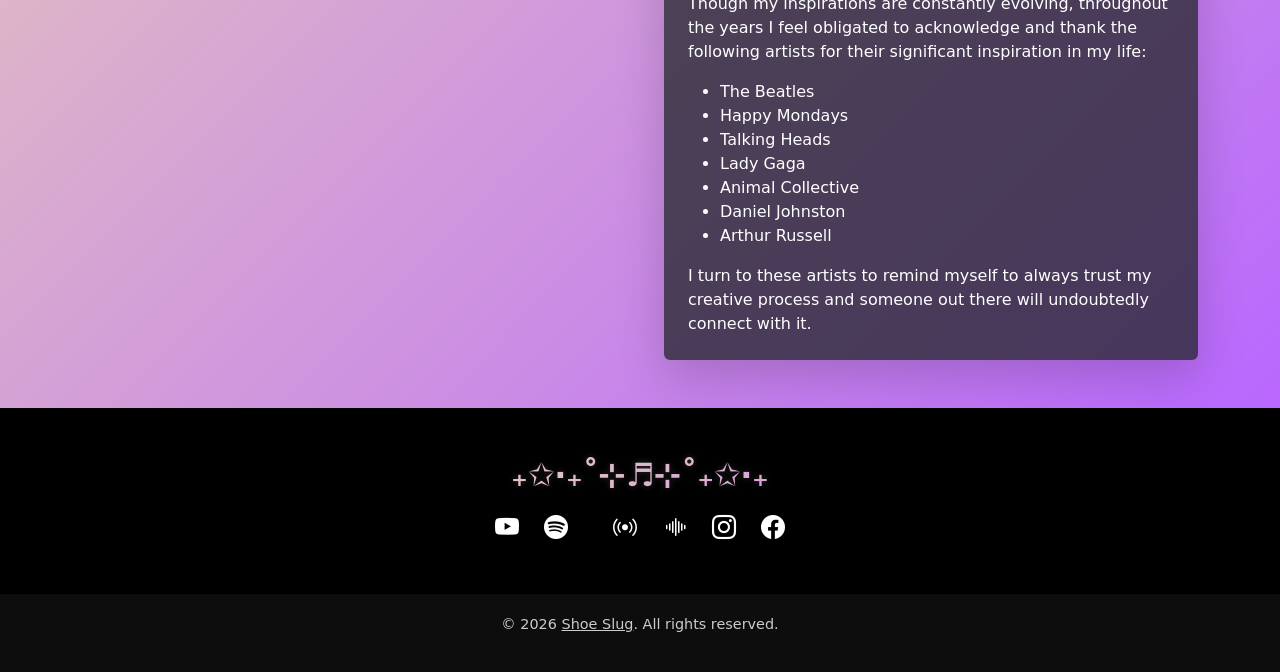
==== commit 6b06aa11: "links and icons" ====
--- a/about/index.html
+++ b/about/index.html
@@ -1,6 +1,15 @@
 <!DOCTYPE html>
 <html lang="en">
 <head>
+  <!-- Google tag (gtag.js) -->
+  <script async src="https://www.googletagmanager.com/gtag/js?id=G-SPH0XWED0Z"></script>
+  <script>
+    window.dataLayer = window.dataLayer || [];
+    function gtag(){dataLayer.push(arguments);}
+    gtag('js', new Date());
+
+    gtag('config', 'G-SPH0XWED0Z');
+  </script>
   <meta charset="UTF-8" />
   <meta name="viewport" content="width=device-width, initial-scale=1" />
   <title>About Shoe Slug – The Artist</title>
@@ -80,6 +89,17 @@
           <!-- Image -->
           <div class="col-md-6 text-center">
             <img src="https://i.imgur.com/SzM7rLR.jpeg" alt="Shoe Slug Portrait" class="img-fluid rounded shadow-lg mb-4" decoding="async" style="max-height: 400px; object-fit: cover;">
+            
+            <div class="social-icons">
+              <a href="https://www.youtube.com/@shoeslug" target="_blank" title="@shoeslug | YouTube"><i class="bi bi-youtube"></i></a>
+              <a href="https://open.spotify.com/artist/24RpTxky0ibb9ixlyRcLCm" target="_blank" title="Shoe Slug | Spotify"><i class="bi bi-spotify"></i></a>
+              <a href="https://music.apple.com/us/artist/shoe-slug/1820615534" target="_blank" title="Shoe Slug | Apple Music"><i class="bi bi-apple-music"></i></a>
+              <a href="https://www.pandora.com/artist/shoe-slug/ARmmrdthwf9zp69" target="_blank" title="Shoe Slug | Pandora"><i class="bi bi-broadcast"></i></a>
+              <a href="https://soundcloud.com/shoeslug" target="_blank" title="Shoe Slug | SoundCloud"><i class="bi bi-soundwave"></i></a>
+              <a href="https://www.instagram.com/shoe.slug" target="_blank" title="shoe.slug | Instagram"><i class="bi bi-instagram"></i></a>
+              <a href="https://www.facebook.com/RisAngelo333" target="_blank" title="RisAngelo333 | Facebook"><i class="bi bi-facebook"></i></a>
+            </div>
+            
           </div>
           <!-- Text -->
           <div class="col-md-6">
@@ -88,8 +108,8 @@
               <p>I am a singer, ukulelist, and painter.</p>
               <p>But before anything else, I am an artist.</p>
               <p>Art and music have been a huge part of my life since I can remember. My family is full of art lovers and skilled musicians. I was exposed to a wide variety of film, music, artists and live performance at a very young age. I have always been encouraged to create, which I am forever grateful for.</p>
-              <p>I've been releasing audio and visual projects since 2009 under various aliases, starting out with experimental comedy skits on YouTube. Later on, I picked up the ukulele and began writing my own music. This led to an increase in community performances and school talent shows. </p>
-              <p>In high school, I began taking film classes and created a sitcom on local access television called Skit Chat. This became my main focus for many, many years. During that time I would upload to Youtube and begin to post SoundCloud releases. All of these steps eventually gave me the opportunity to perform in various cities and venues around the North Shore.</p>
+              <p>I've been releasing audio and visual projects since 2009 under various aliases, starting out with experimental comedy skits on <a href="https://www.youtube.com/@shoeslug" target="_blank" title="@shoeslug | YouTube">YouTube</a>. Later on, I picked up the ukulele and began writing my own music. This led to an increase in community performances and school talent shows. </p>
+              <p>In high school, I began taking film classes and created a sitcom on local access television called Skit Chat. This became my main focus for many, many years. During that time I would upload to <a href="https://www.youtube.com/@shoeslug" target="_blank" title="@shoeslug | YouTube">YouTube</a> and begin to post <a href="https://soundcloud.com/shoeslug" target="_blank" title="Shoe Slug | SoundCloud">SoundCloud</a> releases. All of these steps eventually gave me the opportunity to perform in various cities and venues around the North Shore.</p>
               <p>After years of performing songs without releasing them, I decided around 2024 that it was time to start recording- no matter how imperfect I think the outcome is. </p>
               <p>I currently record songs from the comfort of my bedroom, surrounded by my favorite art pieces, an ever-expanding trinket collection, and a glorious mess of instruments I’ve accumulated over the years. This includes (but is not limited to): a ukulele, an omnichord, a melodica, a family of harmonicas, a theremin and a didgeridoo. </p>
               <p>My sound changes depending on whatever emotions I'm processing that week, so expect a little bit of everything: experimental alt-folk, ukulele jazz, and plenty of vocal experimentation in between (including the occasional rap feature).</p>
--- a/assets/site.css
+++ b/assets/site.css
@@ -120,7 +120,7 @@
   position: relative;
   padding: 120px 0;
   text-align: center;
-  background-image: url("https://shoeslug.com/site_bannah.jpg");
+  background-image: url("https://shoeslug.com/site_bannah.webp");
   background-size: cover;
   background-position: center;
   background-repeat: no-repeat;
